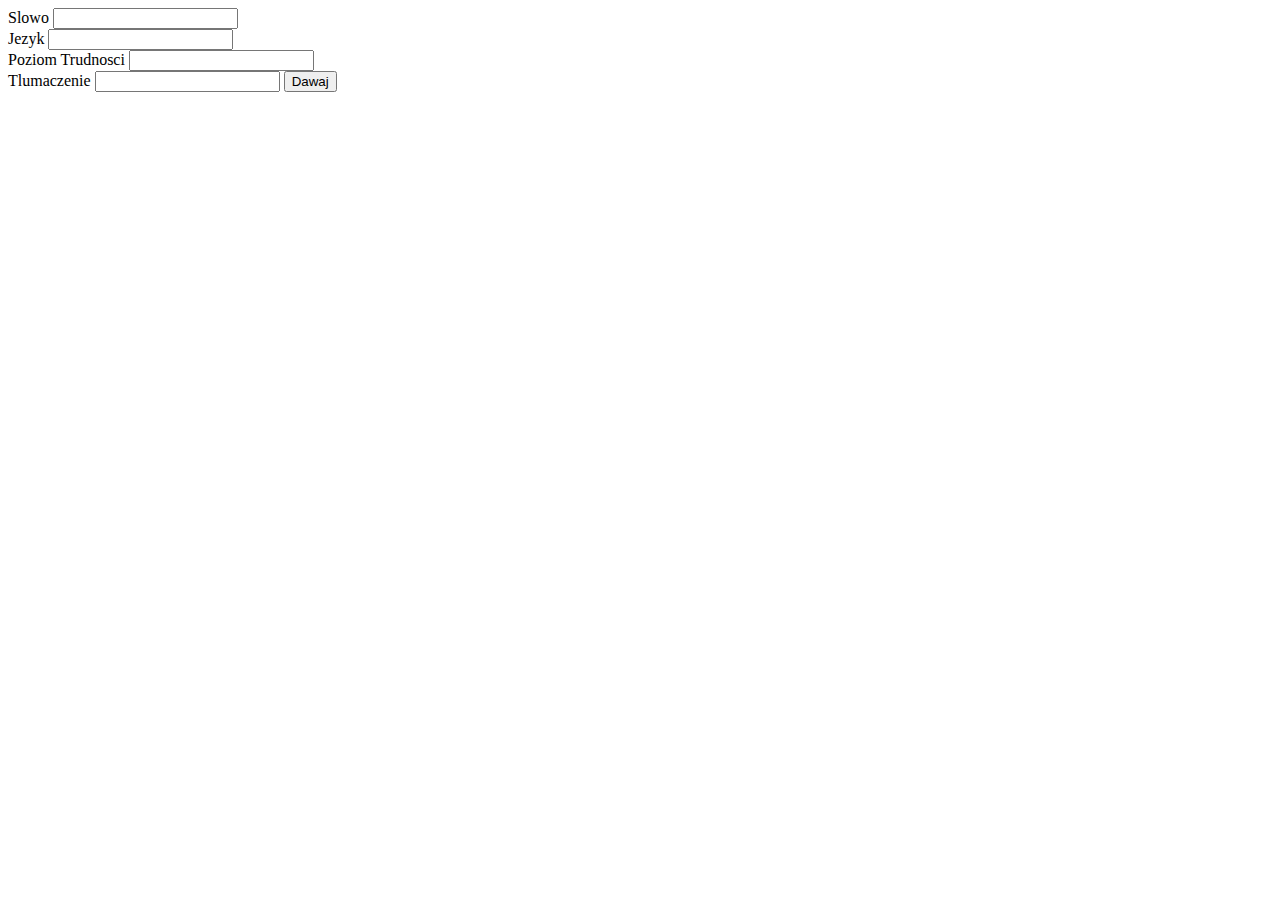
==== index.html @ 6d209813 "mini-admin-BE" ====
<head>
</head>
<body>
<form action="admin.php" method="POST">
<label > Slowo</label>
<input type="text" name="word" /></br>
<label > Jezyk</label>
<input type="text" name="jezyk" /></br>
<label > Poziom Trudnosci</label>
<input type="number" name="dif" /></br>
<label > Tlumaczenie</label>
<input type="text" name="wordafter" />
<input type="submit" value="Dawaj"/>
</form>
</body>
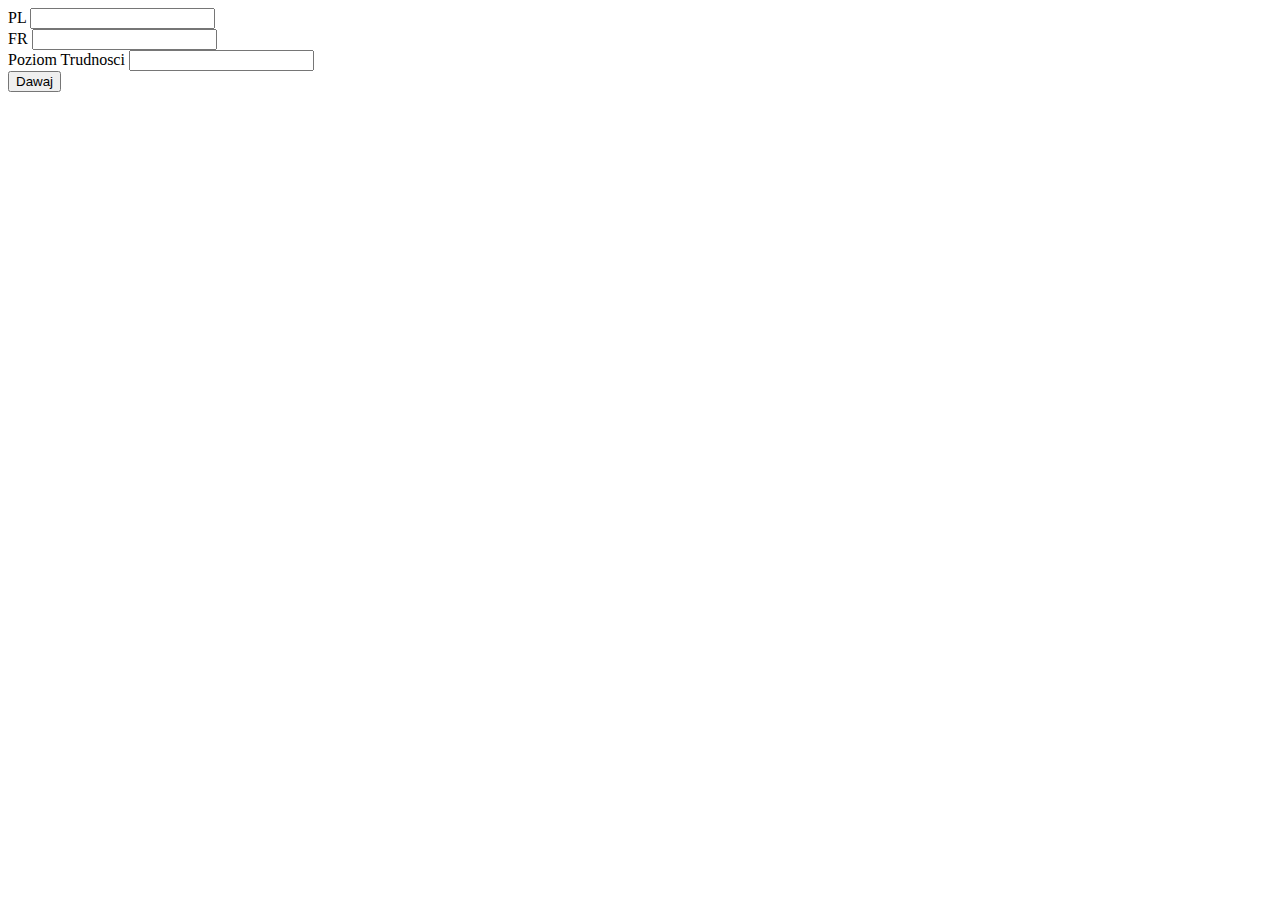
==== commit ed12c09a: "php" ====
--- a/index.html
+++ b/index.html
@@ -2,14 +2,12 @@
 </head>
 <body>
 <form action="admin.php" method="POST">
-<label > Slowo</label>
-<input type="text" name="word" /></br>
-<label > Jezyk</label>
-<input type="text" name="jezyk" /></br>
+<label > PL</label>
+<input type="text" name="PL" /></br>
+<label > FR</label>
+<input type="text" name="FR" /></br>
 <label > Poziom Trudnosci</label>
 <input type="number" name="dif" /></br>
-<label > Tlumaczenie</label>
-<input type="text" name="wordafter" />
 <input type="submit" value="Dawaj"/>
 </form>
 </body>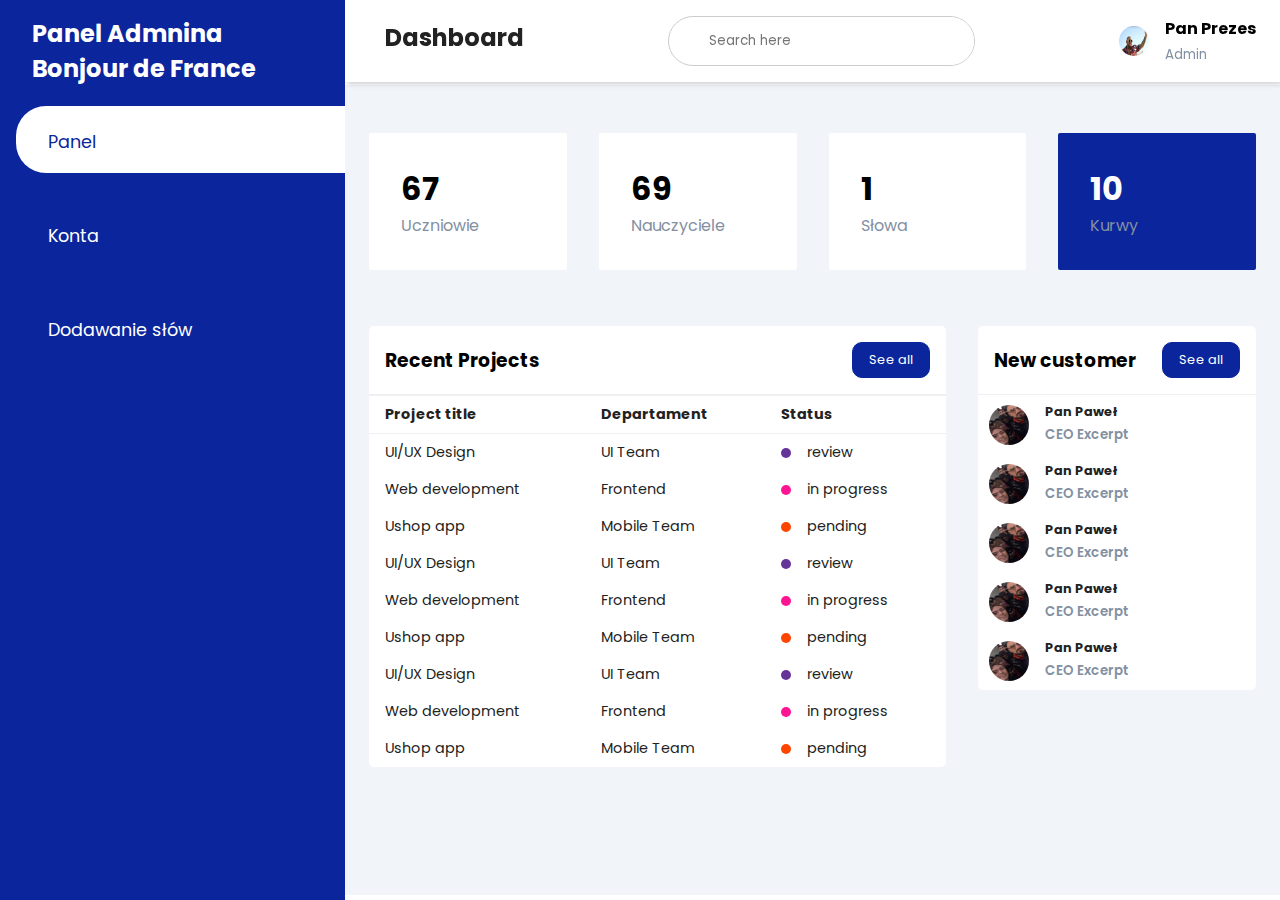
==== commit 4a8910f4: "Masno fest" ====
--- a/index.html
+++ b/index.html
@@ -1,13 +1,294 @@
+<!DOCTYPE html>
+<html lang="pl">
 <head>
+    <meta charset="UTF-8">
+    <meta name="viewport" content="width=device-width,initial-scale=1,maximum-scale=1">
+    <title>Panel Admnina</title>
+    <link rel="stylesheet" href="https://maxst.icons8.com/vue-static/landings/line-awesome/line-awesome/1.3.0/css/line-awesome.min.css">
+    <link rel="stylesheet" href="stylepanel.css">
 </head>
 <body>
-<form action="admin.php" method="POST">
-<label > PL</label>
-<input type="text" name="PL" /></br>
-<label > FR</label>
-<input type="text" name="FR" /></br>
-<label > Poziom Trudnosci</label>
-<input type="number" name="dif" /></br>
-<input type="submit" value="Dawaj"/>
-</form>
-</body>+
+        <input type="checkbox" id="nav-toggle">
+        <div class="sidebar">
+            <div class="sidebar-brand">
+                <h2><span class="lab la-accusoft">Panel Admnina</span><span>Bonjour de France</span></h2>
+        </div>
+
+        <div class="sidebar-menu">
+            <ul>
+                <li>
+                    <a href="" class="active"><span class="las la-igloo"></span>
+                    <span>Panel</span></a>
+                </li>
+
+                <li>
+                    <a href=""><span class="las la-users"></span>
+                    <span>Konta</span></a>
+                </li>
+
+                <li>
+                    <a href=""><span class="las la-clipboard-list"></span>
+                    <span>Dodawanie słów</span></a>
+                </li>
+            </ul>
+        </div>
+    </div>
+    <div class="main-content">
+        <header>
+            <h2>
+                <label for="nav-toggle">
+                    <span class="las la-bars"></span>
+                </label>
+                Dashboard
+            </h2>
+            <div class="search-wrapper">
+                <span class="las la-search"></span>
+                <input type="search" placeholder="Search here" />
+            </div>
+
+            <div class="user-wrapper">
+                <img src="yturu.png" width="30px" height="30px" alt="">
+                <div>
+                    <h4>Pan Prezes</h4>
+                    <small>Admin</small>
+                </div>
+            </div>
+        </header>
+
+        <main>
+            <div class="cards">
+                <div class="card-single">
+                    <div>
+                        <h1>67</h1>
+                        <span>Uczniowie</span>
+                    </div>
+                    <div>
+                        <span class="las la-users"></span>
+                    </div>
+                </div>
+
+                <div class="card-single">
+                    <div>
+                        <h1>69</h1>
+                        <span>Nauczyciele</span>
+                    </div>
+                    <div>
+                        <span class="las la-book"></span>
+                    </div>
+                </div>
+
+                <div class="card-single">
+                    <div>
+                        <h1>1</h1>
+                        <span>Słowa</span>
+                    </div>
+                    <div>
+                        <span class="las la-users"></span>
+                    </div>
+                </div>
+
+                <div class="card-single">
+                    <div>
+                        <h1>10</h1>
+                        <span>Kurwy</span>
+                    </div>
+                    <div>
+                        <span class="las la-users"></span>
+                    </div>
+                </div>
+            </div>
+            <div class="recent-grid">
+                <div class="projects">
+                    <div class="card">
+                        <div class="card-header">
+                            <h3>Recent Projects</h3>
+                             <button>See all<span class="las la-arrow-right">
+                            </span></button>
+                        </div>
+                        <div class="card-body">
+                            <div class="table-responsive">
+                                <table width="100%">
+                                    <thead>
+                                        <tr>
+                                            <td>Project title</td>
+                                            <td>Departament</td>
+                                            <td>Status</td>
+                                        </tr>
+                                    </thead>
+                                    <tbody>
+                                        <tr>
+                                            <td>UI/UX Design</td>
+                                            <td>UI Team</td>
+                                            <td>
+                                                <span class="status purple"></span>
+                                                review
+                                            </td>
+                                        </tr>
+                                        <tr>
+                                            <td>Web development</td>
+                                            <td>Frontend</td>
+                                            <td>
+                                                <span class="status pink"></span>
+                                                in progress
+                                            </td>
+                                        </tr>
+                                        <tr>
+                                            <td>Ushop app</td>
+                                            <td>Mobile Team</td>
+                                            <td>
+                                                <span class="status orange"></span>
+                                                pending
+                                            </td>
+                                        </tr>
+                                        <tr>
+                                            <td>UI/UX Design</td>
+                                            <td>UI Team</td>
+                                            <td>
+                                                <span class="status purple"></span>
+                                                review
+                                            </td>
+                                        </tr>
+                                        <tr>
+                                            <td>Web development</td>
+                                            <td>Frontend</td>
+                                            <td>
+                                                <span class="status pink"></span>
+                                                in progress
+                                            </td>
+                                        </tr>
+                                        <tr>
+                                            <td>Ushop app</td>
+                                            <td>Mobile Team</td>
+                                            <td>
+                                                <span class="status orange"></span>
+                                                pending
+                                            </td>
+                                        </tr>
+    
+                                        <tr>
+                                            <td>UI/UX Design</td>
+                                            <td>UI Team</td>
+                                            <td>
+                                                <span class="status purple"></span>
+                                                review
+                                            </td>
+                                        </tr>
+                                        <tr>
+                                            <td>Web development</td>
+                                            <td>Frontend</td>
+                                            <td>
+                                                <span class="status pink"></span>
+                                                in progress
+                                            </td>
+                                        </tr>
+                                        <tr>
+                                            <td>Ushop app</td>
+                                            <td>Mobile Team</td>
+                                            <td>
+                                                <span class="status orange"></span>
+                                                pending
+                                            </td>
+                                        </tr>
+                                    </tbody>
+                                </table>
+                            </div>
+                        </div>
+                    </div>
+                </div>
+
+                <div class="customers">
+                    <div class="card">
+                        <div class="card-header">
+                            <h3>New customer</h3>
+                             <button>See all<span class="las la-arrow-right">
+                            </span></button>
+                        </div>
+                        <div class="card-body">
+                            <div class="customer">
+                                <div class="info">
+                                    <img src="kizoija.jpg" width="40px"
+                                    height="40px" alt="">
+                                    <div>
+                                        <h4>Pan Paweł</h4>
+                                        <small>CEO Excerpt</small>
+                                    </div>
+                                </div>
+                                <div class="contact">
+                                    <span class="las la-user-circle"></span>
+                                    <span class="las la-comment"></span>
+                                    <span class="las la-phone"></span>
+                                </div>
+                            </div>
+                            
+                            <div class="customer">
+                                <div class="info">
+                                    <img src="kizoija.jpg" width="40px"
+                                    height="40px" alt="">
+                                    <div>
+                                        <h4>Pan Paweł</h4>
+                                        <small>CEO Excerpt</small>
+                                    </div>
+                                </div>
+                                <div class="contact">
+                                    <span class="las la-user-circle"></span>
+                                    <span class="las la-comment"></span>
+                                    <span class="las la-phone"></span>
+                                </div>
+                            </div>
+
+                            <div class="customer">
+                                <div class="info">
+                                    <img src="kizoija.jpg" width="40px"
+                                    height="40px" alt="">
+                                    <div>
+                                        <h4>Pan Paweł</h4>
+                                        <small>CEO Excerpt</small>
+                                    </div>
+                                </div>
+                                <div class="contact">
+                                    <span class="las la-user-circle"></span>
+                                    <span class="las la-comment"></span>
+                                    <span class="las la-phone"></span>
+                                </div>
+                            </div>
+                            <div class="customer">
+                                <div class="info">
+                                    <img src="kizoija.jpg" width="40px"
+                                    height="40px" alt="">
+                                    <div>
+                                        <h4>Pan Paweł</h4>
+                                        <small>CEO Excerpt</small>
+                                    </div>
+                                </div>
+                                <div class="contact">
+                                    <span class="las la-user-circle"></span>
+                                    <span class="las la-comment"></span>
+                                    <span class="las la-phone"></span>
+                                </div>
+                            </div>
+                            <div class="customer">
+                                <div class="info">
+                                    <img src="kizoija.jpg" width="40px"
+                                    height="40px" alt="">
+                                    <div>
+                                        <h4>Pan Paweł</h4>
+                                        <small>CEO Excerpt</small>
+                                    </div>
+                                </div>
+                                <div class="contact">
+                                    <span class="las la-user-circle"></span>
+                                    <span class="las la-comment"></span>
+                                    <span class="las la-phone"></span>
+                                </div>
+                            </div>
+
+
+                        </div>
+                </div>
+            </div>
+        </div>
+        </main>
+    </div>
+</body>
+</html>--- a/stylepanel.css
+++ b/stylepanel.css
@@ -0,0 +1,449 @@
+@import url('https://fonts.googleapis.com/css2?family=Poppins:wght@300;400;500;600@display=swap');
+
+:root {
+    --main-color: #0b259c;
+    --color-dark: #1D2231;
+    --text-grey: #8390A2;
+}
+
+* {
+    padding: 0;
+    margin: 0;
+    box-sizing: border-box;
+    list-style-type: none;
+    text-decoration: none;
+    font-family: 'Poppins', sans-serif;
+}
+
+.sidebar {
+    width: 345px;
+    position: fixed;
+    left: 0;
+    top: 0;
+    height: 100%;
+    background: var(--main-color);
+    z-index: 100;
+    transition: width 300ms;
+}
+
+.sidebar-brand {
+    height: 90px;
+    padding: 1rem 0rem 1rem 2rem;
+    color: #fff;
+}
+
+.sidebar-brand span {
+    display: inline-block;
+    padding-right: 1rem;
+}
+
+.sidebar-menu {
+    margin-top: 1rem;
+}
+
+.sidebar-menu li {
+    width: 100%;
+    margin-bottom: 1.7rem;
+    padding-left: 1rem;
+}
+
+.sidebar-menu a {
+    padding: 1rem;
+    display: block;
+    color: #fff;
+    font-size: 1.1rem;
+}
+
+.sidebar-menu a.active {
+    background: #fff;
+    padding-top: 1rem;
+    padding-bottom: 1rem;
+    color: var(--main-color);
+    border-radius: 30px 0px 0px 30px;
+}
+
+.sidebar-menu a span:first-child {
+    font-size: 1.5rem;
+    padding-right: 1rem;
+}
+
+#nav-toggle:checked + .sidebar {
+    width: 70px;
+}
+
+#nav-toggle:checked + .sidebar .sidebar-brand,
+#nav-toggle:checked + .sidebar li  {
+    padding-left: 1rem;
+    text-align: center;
+}
+
+#nav-toggle:checked + .sidebar li a  {
+    padding-left: 0rem;
+}
+
+#nav-toggle:checked + .sidebar .sidebar-brand h2 span:last-child,
+#nav-toggle:checked + .sidebar li a span:last-child {
+    display: none;
+}
+
+#nav-toggle:checked ~ .main-content {
+    margin-left: 70px;
+}
+
+#nav-toggle:checked ~ .main-content header {
+    width: calc(100% - 70px);
+    left: 70px;
+}
+
+.main-content {
+    transition: margin-left 300ms;
+    margin-left: 345px;
+}
+
+header {
+    background: #fff;
+    display: flex;
+    justify-content: space-between;
+    padding: 1rem 1.5rem;
+    box-shadow: 2px 2px 5px rgba(0, 0, 0, 0.2);
+    position: fixed;
+    left: 345px;
+    width: calc(100% - 345px);
+    top: 0;
+    z-index: 100;
+    transition: left 300ms;
+}
+
+#nav-toggle {
+    display: none;
+}
+
+header h2 {
+    color: #222;
+}
+
+header label span {
+    font-size: 1.7rem;
+    padding-right: 1rem;
+}
+
+.search-wrapper {
+    border: 1px solid #ccc;
+    border-radius: 30px;
+    height: 50px;
+    display: flex;
+    align-items: center;
+    overflow-x: hidden;
+}
+
+.search-wrapper span {
+    display: inline-block;
+    padding: 0rem 1rem;
+    font-size: 1.5rem;
+}
+
+.search-wrapper input {
+    height: 100%;
+    padding: .5rem;
+    border: none;
+    outline: none;
+}
+
+.user-wrapper {
+    display: flex;
+    align-items: center;
+}
+
+.user-wrapper img {
+    border-radius: 50%;
+    margin-right: 1rem;
+}
+
+.user-wrapper small {
+    display: inline-block;
+    color: var(--text-grey);
+}
+
+main {
+    margin-top: 85px;
+    padding: 2rem 1.5rem;
+    background: #f1f5f9;
+    min-height: calc(100vh - 90px);
+}
+
+.cards {
+    display: grid;
+    grid-template-columns: repeat(4, 1fr);
+    grid-gap: 2rem;
+    margin-top: 1rem;
+}
+
+.card-single {
+    display: flex;
+    justify-content: space-between;
+    background: #fff;
+    padding: 2rem;
+    border-radius: 2px;
+}
+
+.card-single div:last-child span {
+    font-size: 3rem;
+    color: var(--main-color);
+}
+
+.card-single div:first-child span {
+    color: var(--text-grey);
+}
+
+.card-single:last-child {
+    background: var(--main-color);
+}
+
+.card-single:last-child h1,
+.card-single:last-child div:first-child span
+.card-single:last-child div:last-child span {
+    color: #fff;
+}
+
+.recent-grid {
+    margin-top: 3.5rem;
+    display: grid;
+    grid-gap: 2rem;
+    grid-template-columns: 65% auto;
+}
+
+.card {
+    background: #fff;
+    border-radius: 5px;
+}
+
+.card-header{
+    padding: 1rem;
+}
+
+.card-header {
+    display: flex;
+    justify-content: space-between;
+    align-items: center;
+    border-bottom: 1px solid #f0f0f0;
+}
+
+.card-header button {
+    background: var(--main-color);
+    border-radius: 10px;
+    color: #fff;
+    font-size: .8rem;
+    padding: .5rem 1rem;
+    border: 1px solid var(--main-color);
+}
+table {
+    border-collapse: collapse;
+}
+
+thead tr {
+    border-top: 1px solid #f0f0f0;
+    border-bottom: 1px solid #f0f0f0;
+}
+
+thead td {
+    font-weight: 700;
+}
+
+td {
+    padding: .5rem 1rem;
+    font-size: .9rem;
+    color: #222;
+}
+
+td .status {
+    display: inline-block;
+    height: 10px;
+    width: 10px;
+    border-radius: 50%;
+    margin-right: 1rem;
+}  
+
+tr td:last-child {
+    display: flex;
+    align-items: center;
+}
+
+.status.purple {
+    background: rebeccapurple;
+}
+
+.status.pink {
+    background: deeppink;
+}
+
+.status.orange {
+    background: orangered;
+}
+
+.table-responsive{
+    width: 100%;
+    overflow-x: auto;
+}
+
+.customer {
+    display: flex;
+    justify-content: space-between;
+    align-items: center;
+    padding: .5rem .7rem;
+}
+
+.info{
+    display: flex;
+    align-items: center;
+}
+
+.info img {
+    border-radius: 50%;
+    margin-right: 1rem;
+}
+
+.info h4 {
+    font-size: .8rem;
+    font-weight: 700;
+    color: #222;
+}
+
+.info small {
+    font-weight: 600;
+    color: var(--text-grey);
+}
+
+.contact span {
+    font-size: 1.2rem;
+    display: inline-block;
+    margin-left: .5rem;
+    color: var(--main-color);
+}
+
+@media only screen and (max-width: 1200px) {
+    .sidebar {
+        width: 70px;
+    }
+    
+    .sidebar .sidebar-brand,
+   .sidebar li  {
+        padding-left: 1rem;
+        text-align: center;
+    }
+    
+    .sidebar li a  {
+        padding-left: 0rem;
+    }
+    
+    .sidebar .sidebar-brand h2 span:last-child,
+    .sidebar li a span:last-child {
+        display: none;
+    }
+    
+    .main-content {
+        margin-left: 70px;
+    }
+    
+    .main-content header {
+        width: calc(100% - 70px);
+        left: 70px;
+    }
+
+
+}
+
+@media only screen and (max-width: 960px) {
+    .cards {
+        grid-template-columns: repeat(3, 1fr);
+    }
+
+    .recent-grid {
+        grid-template-columns: 60% 40%;
+    }
+}
+
+@media only screen and (max-width: 768px) {
+    .cards {
+        grid-template-columns: repeat(2, 1fr);
+    }
+
+    .recent-grid {
+        grid-template-columns: 100%;
+    }
+
+    .search-wrapper {
+        display: none;
+    }
+
+    .sidebar {
+        left: -100% !important;
+    }
+
+    header h2 {
+        display: flex;
+        align-items: center;
+    }
+
+    header h2 label {
+        display: inline-block;
+        background: var(--main-color);
+        padding-right: 0rem;
+        margin-right: 1rem;
+        height: 40px;
+        width: 40px;
+        border-radius: 50%;
+        color: #fff;
+        display: flex;
+        align-items: center;
+        justify-content: center !important;
+    }
+
+    header h2 span {
+        text-align: center;
+        padding-right: 0rem;
+    }
+
+    header h2 {
+        font-size: .8rem;
+    }
+
+    .main-content {
+        width: 100%;
+        margin-left: 0rem;
+    }
+
+    header {
+        width: 100% !important;
+        left: 0 !important;
+    }
+
+    #nav-toggle:checked + .sidebar {
+        left: 0 !important;
+        z-index: 100;
+        width: 345px;
+    }
+    
+    #nav-toggle:checked + .sidebar .sidebar-brand,
+    #nav-toggle:checked + .sidebar li  {
+        padding-left: 2rem;
+        text-align: left;
+    }
+    
+    #nav-toggle:checked + .sidebar li a  {
+        padding-left: 1rem;
+    }
+    
+    #nav-toggle:checked + .sidebar .sidebar-brand h2 span:last-child,
+    #nav-toggle:checked + .sidebar li a span:last-child {
+        display: inline;
+    }
+    #nav-toggle:checked ~ .main-content {
+        margin-left: 0rem !important;
+    }
+}
+
+@media only screen and (max-width: 560px) {
+    .cards {
+        grid-template-columns: 100%;
+    }
+}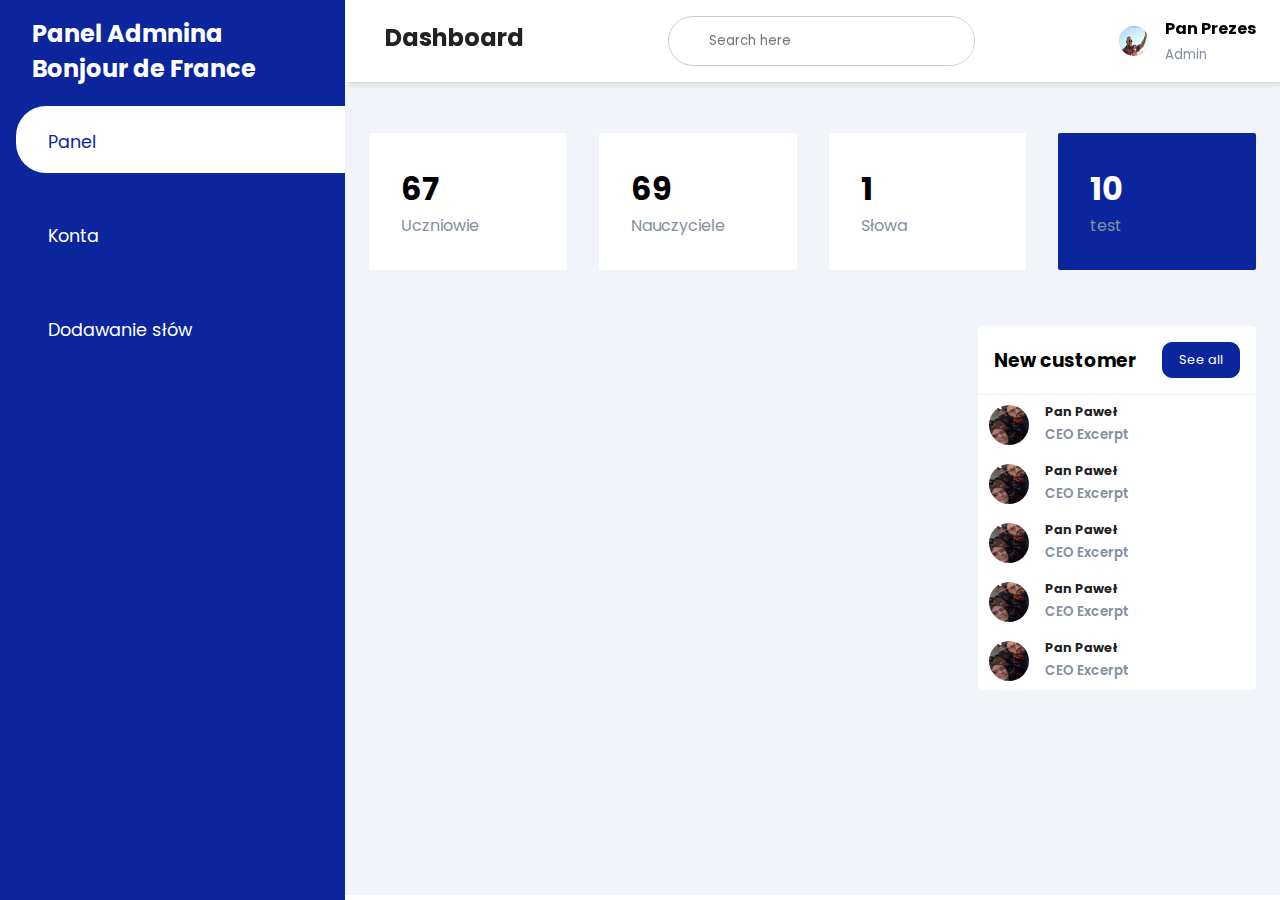
==== commit 530bef46: "poprawionypanelv1" ====
--- a/index.html
+++ b/index.html
@@ -91,7 +91,7 @@
                 <div class="card-single">
                     <div>
                         <h1>10</h1>
-                        <span>Kurwy</span>
+                        <span>test</span>
                     </div>
                     <div>
                         <span class="las la-users"></span>
@@ -101,99 +101,8 @@
             <div class="recent-grid">
                 <div class="projects">
                     <div class="card">
-                        <div class="card-header">
-                            <h3>Recent Projects</h3>
-                             <button>See all<span class="las la-arrow-right">
-                            </span></button>
-                        </div>
-                        <div class="card-body">
-                            <div class="table-responsive">
-                                <table width="100%">
-                                    <thead>
-                                        <tr>
-                                            <td>Project title</td>
-                                            <td>Departament</td>
-                                            <td>Status</td>
-                                        </tr>
-                                    </thead>
-                                    <tbody>
-                                        <tr>
-                                            <td>UI/UX Design</td>
-                                            <td>UI Team</td>
-                                            <td>
-                                                <span class="status purple"></span>
-                                                review
-                                            </td>
-                                        </tr>
-                                        <tr>
-                                            <td>Web development</td>
-                                            <td>Frontend</td>
-                                            <td>
-                                                <span class="status pink"></span>
-                                                in progress
-                                            </td>
-                                        </tr>
-                                        <tr>
-                                            <td>Ushop app</td>
-                                            <td>Mobile Team</td>
-                                            <td>
-                                                <span class="status orange"></span>
-                                                pending
-                                            </td>
-                                        </tr>
-                                        <tr>
-                                            <td>UI/UX Design</td>
-                                            <td>UI Team</td>
-                                            <td>
-                                                <span class="status purple"></span>
-                                                review
-                                            </td>
-                                        </tr>
-                                        <tr>
-                                            <td>Web development</td>
-                                            <td>Frontend</td>
-                                            <td>
-                                                <span class="status pink"></span>
-                                                in progress
-                                            </td>
-                                        </tr>
-                                        <tr>
-                                            <td>Ushop app</td>
-                                            <td>Mobile Team</td>
-                                            <td>
-                                                <span class="status orange"></span>
-                                                pending
-                                            </td>
-                                        </tr>
-    
-                                        <tr>
-                                            <td>UI/UX Design</td>
-                                            <td>UI Team</td>
-                                            <td>
-                                                <span class="status purple"></span>
-                                                review
-                                            </td>
-                                        </tr>
-                                        <tr>
-                                            <td>Web development</td>
-                                            <td>Frontend</td>
-                                            <td>
-                                                <span class="status pink"></span>
-                                                in progress
-                                            </td>
-                                        </tr>
-                                        <tr>
-                                            <td>Ushop app</td>
-                                            <td>Mobile Team</td>
-                                            <td>
-                                                <span class="status orange"></span>
-                                                pending
-                                            </td>
-                                        </tr>
-                                    </tbody>
-                                </table>
-                            </div>
-                        </div>
+                       
+                        
                     </div>
                 </div>
 
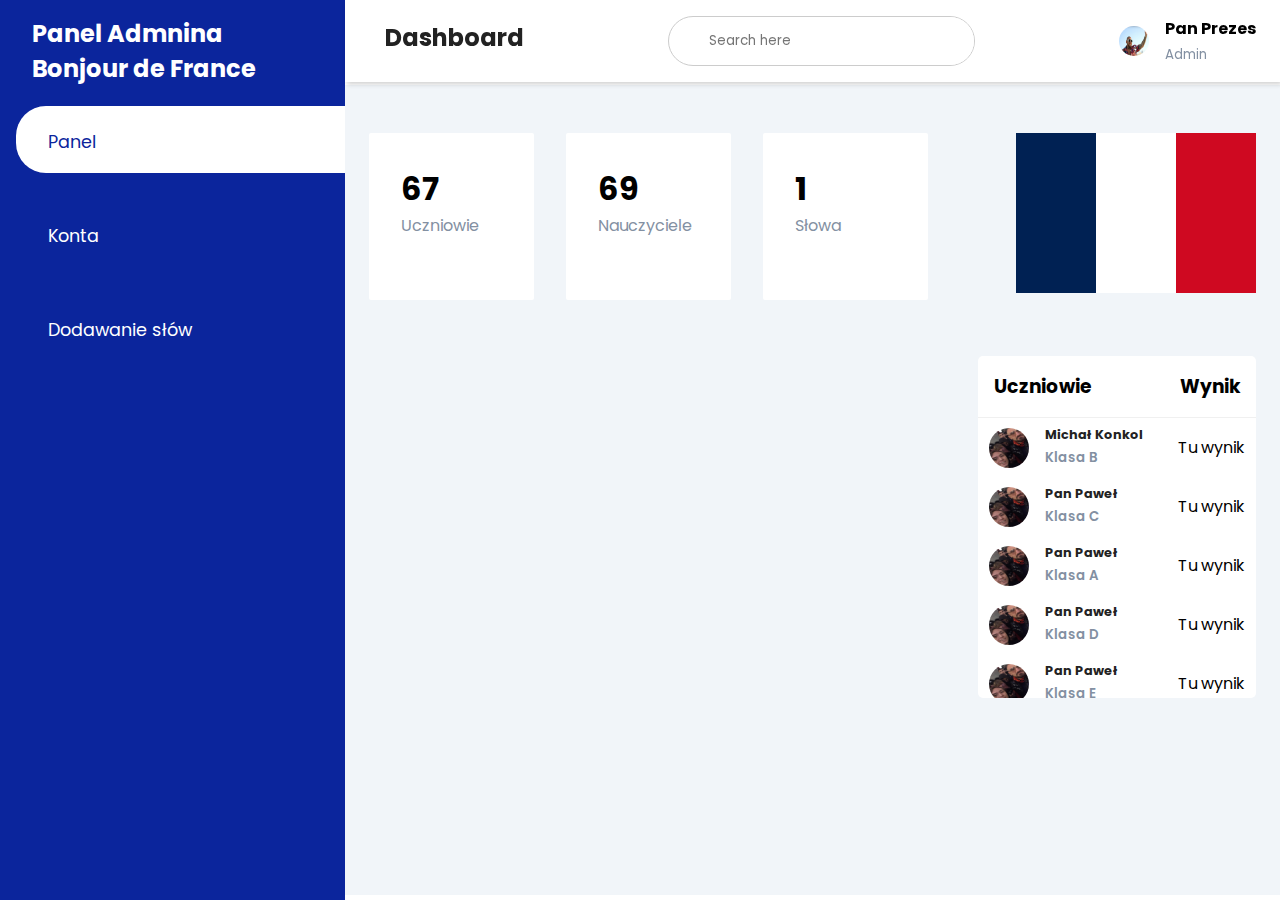
==== commit 20e2e636: "tabel wynikow pasek" ====
--- a/index.html
+++ b/index.html
@@ -88,13 +88,9 @@
                     </div>
                 </div>
 
-                <div class="card-single">
-                    <div>
-                        <h1>10</h1>
-                        <span>test</span>
-                    </div>
-                    <div>
-                        <span class="las la-users"></span>
+                <div class="card-single1">
+                    <div>
+                        <img src="flaga.svg.png" alt="">
                     </div>
                 </div>
             </div>
@@ -109,8 +105,8 @@
                 <div class="customers">
                     <div class="card">
                         <div class="card-header">
-                            <h3>New customer</h3>
-                             <button>See all<span class="las la-arrow-right">
+                            <h3>Uczniowie</h3>
+                             <h3>Wynik </h3>
                             </span></button>
                         </div>
                         <div class="card-body">
@@ -119,14 +115,12 @@
                                     <img src="kizoija.jpg" width="40px"
                                     height="40px" alt="">
                                     <div>
-                                        <h4>Pan Paweł</h4>
-                                        <small>CEO Excerpt</small>
-                                    </div>
-                                </div>
-                                <div class="contact">
-                                    <span class="las la-user-circle"></span>
-                                    <span class="las la-comment"></span>
-                                    <span class="las la-phone"></span>
+                                        <h4>Michał Konkol</h4>
+                                        <small>Klasa B</small>
+                                    </div>
+                                </div>
+                                <div class="contact">
+                                    Tu wynik
                                 </div>
                             </div>
                             
@@ -136,61 +130,97 @@
                                     height="40px" alt="">
                                     <div>
                                         <h4>Pan Paweł</h4>
-                                        <small>CEO Excerpt</small>
-                                    </div>
-                                </div>
-                                <div class="contact">
-                                    <span class="las la-user-circle"></span>
-                                    <span class="las la-comment"></span>
-                                    <span class="las la-phone"></span>
-                                </div>
-                            </div>
-
-                            <div class="customer">
-                                <div class="info">
-                                    <img src="kizoija.jpg" width="40px"
-                                    height="40px" alt="">
-                                    <div>
-                                        <h4>Pan Paweł</h4>
-                                        <small>CEO Excerpt</small>
-                                    </div>
-                                </div>
-                                <div class="contact">
-                                    <span class="las la-user-circle"></span>
-                                    <span class="las la-comment"></span>
-                                    <span class="las la-phone"></span>
-                                </div>
-                            </div>
-                            <div class="customer">
-                                <div class="info">
-                                    <img src="kizoija.jpg" width="40px"
-                                    height="40px" alt="">
-                                    <div>
-                                        <h4>Pan Paweł</h4>
-                                        <small>CEO Excerpt</small>
-                                    </div>
-                                </div>
-                                <div class="contact">
-                                    <span class="las la-user-circle"></span>
-                                    <span class="las la-comment"></span>
-                                    <span class="las la-phone"></span>
-                                </div>
-                            </div>
-                            <div class="customer">
-                                <div class="info">
-                                    <img src="kizoija.jpg" width="40px"
-                                    height="40px" alt="">
-                                    <div>
-                                        <h4>Pan Paweł</h4>
-                                        <small>CEO Excerpt</small>
-                                    </div>
-                                </div>
-                                <div class="contact">
-                                    <span class="las la-user-circle"></span>
-                                    <span class="las la-comment"></span>
-                                    <span class="las la-phone"></span>
-                                </div>
-                            </div>
+                                        <small>Klasa C</small>
+                                    </div>
+                                </div>
+                                <div class="contact">
+                                    Tu wynik
+                                </div>
+                            </div>
+
+                            <div class="customer">
+                                <div class="info">
+                                    <img src="kizoija.jpg" width="40px"
+                                    height="40px" alt="">
+                                    <div>
+                                        <h4>Pan Paweł</h4>
+                                        <small>Klasa A</small>
+                                    </div>
+                                </div>
+                                <div class="contact">
+                                    Tu wynik
+                                </div>
+                            </div>
+                            <div class="customer">
+                                <div class="info">
+                                    <img src="kizoija.jpg" width="40px"
+                                    height="40px" alt="">
+                                    <div>
+                                        <h4>Pan Paweł</h4>
+                                        <small>Klasa D</small>
+                                    </div>
+                                </div>
+                                <div class="contact">
+                                    Tu wynik
+                                </div>
+                            </div>
+                            <div class="customer">
+                                <div class="info">
+                                    <img src="kizoija.jpg" width="40px"
+                                    height="40px" alt="">
+                                    <div>
+                                        <h4>Pan Paweł</h4>
+                                        <small>Klasa E</small>
+                                    </div>
+                                </div>
+                                <div class="contact">
+                                    Tu wynik
+                                </div>
+                            </div>
+
+                            <div class="customer">
+                                <div class="info">
+                                    <img src="kizoija.jpg" width="40px"
+                                    height="40px" alt="">
+                                    <div>
+                                        <h4>Pan Paweł</h4>
+                                        <small>Klasa A</small>
+                                    </div>
+                                </div>
+                                <div class="contact">
+                                    Tu wynik
+                                </div>
+                            </div>
+
+                            <div class="customer">
+                                <div class="info">
+                                    <img src="kizoija.jpg" width="40px"
+                                    height="40px" alt="">
+                                    <div>
+                                        <h4>Pan Paweł</h4>
+                                        <small>Klasa A</small>
+                                    </div>
+                                </div>
+                                <div class="contact">
+                                    Tu wynik
+                                </div>
+                            </div>
+
+                            <div class="customer">
+                                <div class="info">
+                                    <img src="kizoija.jpg" width="40px"
+                                    height="40px" alt="">
+                                    <div>
+                                        <h4>Pan Paweł</h4>
+                                        <small>Klasa A</small>
+                                    </div>
+                                </div>
+                                <div class="contact">
+                                    Tu wynik
+                                </div>
+                            </div>
+
+                            
 
 
                         </div>
--- a/stylepanel.css
+++ b/stylepanel.css
@@ -446,4 +446,14 @@
     .cards {
         grid-template-columns: 100%;
     }
+}
+
+.card-single1 {
+    align-items: center;
+    padding-left: 3.5rem;
+}
+
+.card-body {
+    overflow-y: scroll;
+    height: 280px;
 }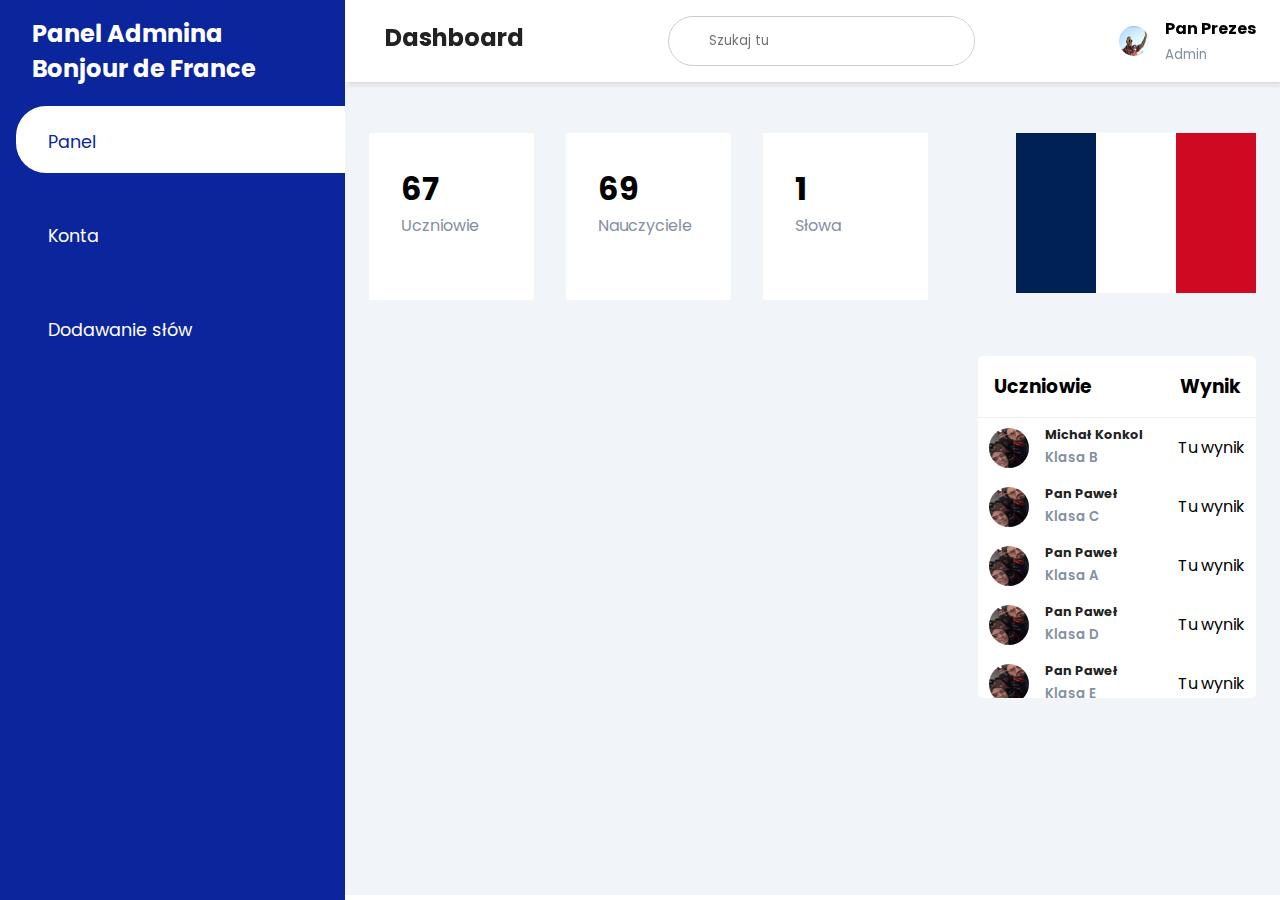
==== commit b23e5c3e: "doda" ====
--- a/index.html
+++ b/index.html
@@ -18,7 +18,7 @@
         <div class="sidebar-menu">
             <ul>
                 <li>
-                    <a href="" class="active"><span class="las la-igloo"></span>
+                    <a href="index.html" class="active"><span class="las la-igloo"></span>
                     <span>Panel</span></a>
                 </li>
 
@@ -28,7 +28,7 @@
                 </li>
 
                 <li>
-                    <a href=""><span class="las la-clipboard-list"></span>
+                    <a href="dodawanieslow.html"><span class="las la-clipboard-list"></span>
                     <span>Dodawanie słów</span></a>
                 </li>
             </ul>
@@ -44,7 +44,7 @@
             </h2>
             <div class="search-wrapper">
                 <span class="las la-search"></span>
-                <input type="search" placeholder="Search here" />
+                <input type="search" placeholder="Szukaj tu" />
             </div>
 
             <div class="user-wrapper">
